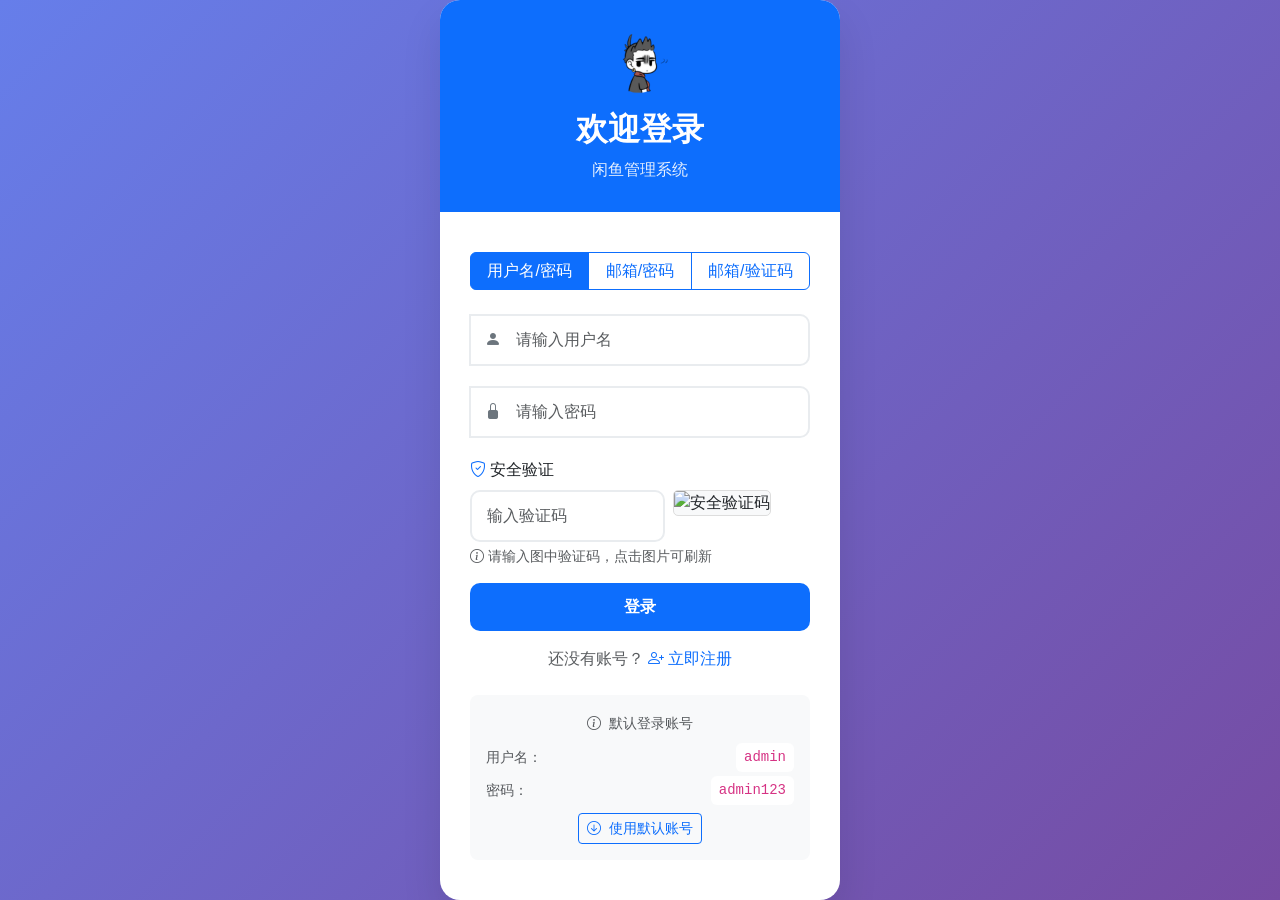
==== static/login.html @ 8afa47a9 "Initial commit: fork from GuDong2003/xianyu-auto-reply-fix" ====
<!DOCTYPE html>
<html lang="zh-CN">
<head>
  <meta charset="UTF-8">
  <meta name="viewport" content="width=device-width, initial-scale=1.0">
  <title>登录 - 闲鱼管理系统</title>
  <link rel="icon" type="image/png" href="/static/favicon.png">
  <link rel="stylesheet" href="/static/lib/bootstrap/bootstrap.min.css">
  <link rel="stylesheet" href="/static/lib/bootstrap-icons/bootstrap-icons.css">
  <style>
    :root {
      --primary-color: #0d6efd;
      --secondary-color: #6c757d;
      --success-color: #198754;
      --danger-color: #dc3545;
    }
    
    body {
      font-family: 'Segoe UI', Tahoma, Geneva, Verdana, sans-serif;
      background: linear-gradient(135deg, #667eea 0%, #764ba2 100%);
      min-height: 100vh;
      display: flex;
      align-items: center;
      justify-content: center;
    }
    
    .login-container {
      background: white;
      border-radius: 20px;
      box-shadow: 0 20px 40px rgba(0,0,0,0.1);
      overflow: hidden;
      width: 100%;
      max-width: 400px;
    }
    
    .login-header {
      background: var(--primary-color);
      color: white;
      padding: 30px;
      text-align: center;
    }
    
    .login-header h2 {
      margin: 0;
      font-weight: 600;
    }
    
    .login-header p {
      margin: 10px 0 0 0;
      opacity: 0.9;
    }
    
    .login-body {
      padding: 40px 30px;
    }
    
    .form-control {
      border-radius: 10px;
      border: 2px solid #e9ecef;
      padding: 12px 15px;
      font-size: 16px;
      transition: all 0.3s ease;
    }
    
    .form-control:focus {
      border-color: var(--primary-color);
      box-shadow: 0 0 0 0.25rem rgba(13, 110, 253, 0.25);
    }
    
    .btn-login {
      background: var(--primary-color);
      border: none;
      border-radius: 10px;
      padding: 12px;
      font-size: 16px;
      font-weight: 600;
      width: 100%;
      transition: all 0.3s ease;
    }
    
    .btn-login:hover {
      background: #0b5ed7;
      transform: translateY(-2px);
    }
    
    .input-group {
      position: relative;
      margin-bottom: 20px;
    }
    
    .input-group i {
      position: absolute;
      left: 15px;
      top: 50%;
      transform: translateY(-50%);
      color: var(--secondary-color);
      z-index: 10;
    }
    
    .input-group .form-control {
      padding-left: 45px;
    }
    
    .alert {
      border-radius: 10px;
      border: none;
    }
    
    .loading {
      display: none;
    }
    
    .loading.show {
      display: inline-block;
    }
  </style>
</head>
<body>
  <div class="login-container">
    <div class="login-header">
      <img src="/static/favicon.png" alt="Logo" height="64" class="mb-3">
      <h2>欢迎登录</h2>
      <p>闲鱼管理系统</p>
    </div>
    
    <div class="login-body">
      <!-- 登录方式选择 -->
      <div class="login-tabs mb-4">
        <div class="btn-group w-100" role="group">
          <input type="radio" class="btn-check" name="loginType" id="usernameLogin" value="username" checked>
          <label class="btn btn-outline-primary" for="usernameLogin">用户名/密码</label>

          <input type="radio" class="btn-check" name="loginType" id="emailPasswordLogin" value="email-password">
          <label class="btn btn-outline-primary" for="emailPasswordLogin">邮箱/密码</label>

          <input type="radio" class="btn-check" name="loginType" id="emailCodeLogin" value="email-code">
          <label class="btn btn-outline-primary" for="emailCodeLogin">邮箱/验证码</label>
        </div>
      </div>

      <form id="loginForm">
        <!-- 用户名/密码登录 -->
        <div id="usernameLoginForm" class="login-form-section">
          <div class="input-group">
            <i class="bi bi-person-fill"></i>
            <input type="text" class="form-control" id="username" placeholder="请输入用户名">
          </div>

          <div class="input-group">
            <i class="bi bi-lock-fill"></i>
            <input type="password" class="form-control" id="password" placeholder="请输入密码">
          </div>
          
          <!-- 登录验证码 -->
          <div id="securityCaptchaSection" class="mb-3">
            <label class="form-label"><i class="bi bi-shield-check text-primary me-1"></i>安全验证</label>
            <div class="row g-2">
              <div class="col-7">
                <input type="text" class="form-control" id="securityCaptchaCode" placeholder="输入验证码" maxlength="4" autocomplete="off">
              </div>
              <div class="col-5">
                <div class="captcha-container" style="position: relative; height: 38px;">
                  <img id="securityCaptchaImage" src="" alt="安全验证码"
                       style="width: 100%; height: 100%; border: 1px solid #ddd; border-radius: 5px; cursor: pointer; object-fit: contain; background: #f8f9fa;"
                       onclick="refreshSecurityCaptcha()" title="点击刷新验证码">
                  <div id="securityCaptchaLoading" style="display: none; position: absolute; top: 50%; left: 50%; transform: translate(-50%, -50%);">
                    <div class="spinner-border spinner-border-sm text-primary" role="status"></div>
                  </div>
                </div>
              </div>
            </div>
            <div class="form-text text-muted">
              <i class="bi bi-info-circle me-1"></i>请输入图中验证码，点击图片可刷新
            </div>
          </div>
        </div>

        <!-- 邮箱/密码登录 -->
        <div id="emailPasswordLoginForm" class="login-form-section" style="display: none;">
          <div class="input-group">
            <i class="bi bi-envelope-fill"></i>
            <input type="email" class="form-control" id="emailForPassword" placeholder="请输入邮箱地址">
          </div>

          <div class="input-group">
            <i class="bi bi-lock-fill"></i>
            <input type="password" class="form-control" id="emailPassword" placeholder="请输入密码">
          </div>
          
          <!-- 登录验证码（邮箱密码登录用） -->
          <div id="emailSecurityCaptchaSection" class="mb-3">
            <label class="form-label"><i class="bi bi-shield-check text-primary me-1"></i>安全验证</label>
            <div class="row g-2">
              <div class="col-7">
                <input type="text" class="form-control" id="emailSecurityCaptchaCode" placeholder="输入验证码" maxlength="4" autocomplete="off">
              </div>
              <div class="col-5">
                <div class="captcha-container" style="position: relative; height: 38px;">
                  <img id="emailSecurityCaptchaImage" src="" alt="安全验证码"
                       style="width: 100%; height: 100%; border: 1px solid #ddd; border-radius: 5px; cursor: pointer; object-fit: contain; background: #f8f9fa;"
                       onclick="refreshEmailSecurityCaptcha()" title="点击刷新验证码">
                  <div id="emailSecurityCaptchaLoading" style="display: none; position: absolute; top: 50%; left: 50%; transform: translate(-50%, -50%);">
                    <div class="spinner-border spinner-border-sm text-primary" role="status"></div>
                  </div>
                </div>
              </div>
            </div>
            <div class="form-text text-muted">
              <i class="bi bi-info-circle me-1"></i>请输入图中验证码，点击图片可刷新
            </div>
          </div>
        </div>

        <!-- 邮箱/验证码登录 -->
        <div id="emailCodeLoginForm" class="login-form-section" style="display: none;">
          <div class="input-group">
            <i class="bi bi-envelope-fill"></i>
            <input type="email" class="form-control" id="emailForCode" placeholder="请输入邮箱地址">
          </div>

          <!-- 图形验证码 -->
          <div class="mb-3">
            <label class="form-label">图形验证码</label>
            <div class="row g-2">
              <div class="col-7">
                <input type="text" class="form-control" id="captchaCode" placeholder="输入4位验证码" maxlength="4">
              </div>
              <div class="col-5">
                <div class="captcha-container" style="position: relative;">
                  <img id="captchaImage" src="" alt="图形验证码"
                       style="width: 100%; height: 38px; border: 1px solid #ddd; border-radius: 5px; cursor: pointer;"
                       onclick="refreshCaptcha()">
                  <div id="captchaLoading" class="text-center" style="display: none; position: absolute; top: 50%; left: 50%; transform: translate(-50%, -50%);">
                    <div class="spinner-border spinner-border-sm" role="status"></div>
                  </div>
                </div>
              </div>
            </div>
            <div class="form-text">
              <span id="captchaStatus">请输入图形验证码，点击图片可刷新</span>
            </div>
          </div>

          <!-- 邮箱验证码 -->
          <div class="input-group">
            <input type="text" class="form-control" id="verificationCode" placeholder="输入6位验证码" maxlength="6">
            <button type="button" class="btn btn-outline-secondary" id="sendCodeBtn" onclick="sendVerificationCode()" disabled>
              发送验证码
            </button>
          </div>
          <div class="form-text mb-3">
            <span id="codeStatus">请先验证图形验证码</span>
          </div>
        </div>

        <div id="errorAlert" class="alert alert-danger d-none" role="alert">
          <i class="bi bi-exclamation-triangle-fill me-2"></i>
          <span id="errorMessage"></span>
        </div>

        <button type="submit" class="btn btn-primary btn-login">
          <span class="loading spinner-border spinner-border-sm me-2" role="status"></span>
          <span id="loginText">登录</span>
        </button>
      </form>

      <!-- 注册链接 -->
      <div id="registerSection" class="text-center mt-3">
        <span class="text-muted">还没有账号？</span>
        <a href="/register.html" class="text-decoration-none">
          <i class="bi bi-person-plus me-1"></i>立即注册
        </a>
      </div>

      <!-- 默认账号提示 -->
      <div id="defaultLoginInfo" class="mt-4 p-3 bg-light rounded-3">
        <div class="text-center">
          <small class="text-muted">
            <i class="bi bi-info-circle me-1"></i>
            默认登录账号
          </small>
        </div>
        <div class="mt-2">
          <div class="d-flex justify-content-between align-items-center mb-1">
            <small class="text-muted">用户名：</small>
            <code class="bg-white px-2 py-1 rounded">admin</code>
          </div>
          <div class="d-flex justify-content-between align-items-center">
            <small class="text-muted">密码：</small>
            <code class="bg-white px-2 py-1 rounded">admin123</code>
          </div>
        </div>
        <div class="text-center mt-2">
          <button type="button" class="btn btn-sm btn-outline-primary" onclick="fillDefaultCredentials()">
            <i class="bi bi-arrow-down-circle me-1"></i>
            使用默认账号
          </button>
        </div>
      </div>

    </div>
  </div>

  <script src="/static/lib/bootstrap/bootstrap.bundle.min.js"></script>
  <script>
    const loginForm = document.getElementById('loginForm');
    const errorAlert = document.getElementById('errorAlert');
    const errorMessage = document.getElementById('errorMessage');
    const loading = document.querySelector('.loading');
    const loginText = document.getElementById('loginText');

    // 安全验证码相关变量
    let securityCaptchaId = null;
    let emailSecurityCaptchaId = null;
    let securityCaptchaRequired = true;  // 默认需要验证码，会通过API检查
    let loginCaptchaEnabled = true;  // 登录验证码是否启用

    // 检查登录验证码是否启用
    async function checkLoginCaptchaEnabled() {
      try {
        const response = await fetch('/api/login-captcha-enabled');
        const result = await response.json();
        loginCaptchaEnabled = result.enabled;
        securityCaptchaRequired = result.enabled;

        // 根据设置显示或隐藏验证码区域
        const securityCaptchaSection = document.getElementById('securityCaptchaSection');
        const emailSecurityCaptchaSection = document.getElementById('emailSecurityCaptchaSection');

        if (!loginCaptchaEnabled) {
          if (securityCaptchaSection) securityCaptchaSection.style.display = 'none';
          if (emailSecurityCaptchaSection) emailSecurityCaptchaSection.style.display = 'none';
        } else {
          // 根据当前登录方式显示验证码
          const loginType = document.querySelector('input[name="loginType"]:checked')?.value;
          if (loginType === 'username' && securityCaptchaSection) {
            securityCaptchaSection.style.display = 'block';
          } else if (loginType === 'email-password' && emailSecurityCaptchaSection) {
            emailSecurityCaptchaSection.style.display = 'block';
          }
        }

        return loginCaptchaEnabled;
      } catch (error) {
        console.error('检查登录验证码状态失败:', error);
        return true; // 出错时默认需要验证码
      }
    }
    
    function showError(message) {
      errorMessage.textContent = message;
      errorAlert.classList.remove('d-none');
    }
    
    function hideError() {
      errorAlert.classList.add('d-none');
    }
    
    function setLoading(isLoading) {
      if (isLoading) {
        loading.classList.add('show');
        loginText.textContent = '登录中...';
        loginForm.querySelector('button').disabled = true;
      } else {
        loading.classList.remove('show');
        loginText.textContent = '登录';
        loginForm.querySelector('button').disabled = false;
      }
    }
    
    // 检查是否需要安全验证码
    async function checkSecurityCaptchaRequired() {
      try {
        const response = await fetch('/captcha/check-required');
        const result = await response.json();
        securityCaptchaRequired = result.required;
        
        if (result.required) {
          showSecurityCaptcha();
        }
        
        return result.required;
      } catch (error) {
        console.error('检查验证码状态失败:', error);
        return false;
      }
    }
    
    // 显示安全验证码
    function showSecurityCaptcha() {
      const loginType = document.querySelector('input[name="loginType"]:checked').value;
      
      if (loginType === 'username') {
        document.getElementById('securityCaptchaSection').style.display = 'block';
        loadSecurityCaptcha();
      } else if (loginType === 'email-password') {
        document.getElementById('emailSecurityCaptchaSection').style.display = 'block';
        loadEmailSecurityCaptcha();
      }
      
      securityCaptchaRequired = true;
    }
    
    // 加载安全验证码（用户名登录）
    async function loadSecurityCaptcha() {
      const captchaImage = document.getElementById('securityCaptchaImage');
      const captchaLoading = document.getElementById('securityCaptchaLoading');
      
      captchaLoading.style.display = 'block';
      captchaImage.style.opacity = '0.5';
      
      try {
        const response = await fetch('/captcha/generate');
        
        // 获取验证码ID
        securityCaptchaId = response.headers.get('X-Captcha-Id');
        
        // 获取图片
        const blob = await response.blob();
        const imageUrl = URL.createObjectURL(blob);
        captchaImage.src = imageUrl;
        
        // 清空输入框
        document.getElementById('securityCaptchaCode').value = '';
        
      } catch (error) {
        console.error('加载安全验证码失败:', error);
      } finally {
        captchaLoading.style.display = 'none';
        captchaImage.style.opacity = '1';
      }
    }
    
    // 刷新安全验证码
    function refreshSecurityCaptcha() {
      loadSecurityCaptcha();
    }
    
    // 加载安全验证码（邮箱密码登录）
    async function loadEmailSecurityCaptcha() {
      const captchaImage = document.getElementById('emailSecurityCaptchaImage');
      const captchaLoading = document.getElementById('emailSecurityCaptchaLoading');
      
      captchaLoading.style.display = 'block';
      captchaImage.style.opacity = '0.5';
      
      try {
        const response = await fetch('/captcha/generate');
        
        // 获取验证码ID
        emailSecurityCaptchaId = response.headers.get('X-Captcha-Id');
        
        // 获取图片
        const blob = await response.blob();
        const imageUrl = URL.createObjectURL(blob);
        captchaImage.src = imageUrl;
        
        // 清空输入框
        document.getElementById('emailSecurityCaptchaCode').value = '';
        
      } catch (error) {
        console.error('加载安全验证码失败:', error);
      } finally {
        captchaLoading.style.display = 'none';
        captchaImage.style.opacity = '1';
      }
    }
    
    // 刷新邮箱登录安全验证码
    function refreshEmailSecurityCaptcha() {
      loadEmailSecurityCaptcha();
    }

    // 填充默认登录凭据
    function fillDefaultCredentials() {
      document.getElementById('username').value = 'admin';
      document.getElementById('password').value = 'admin123';
      hideError();

      // 添加一个小动画效果
      const usernameInput = document.getElementById('username');
      const passwordInput = document.getElementById('password');

      usernameInput.style.backgroundColor = '#e3f2fd';
      passwordInput.style.backgroundColor = '#e3f2fd';

      setTimeout(() => {
        usernameInput.style.backgroundColor = '';
        passwordInput.style.backgroundColor = '';
      }, 1000);
    }
    
    loginForm.addEventListener('submit', async (e) => {
      e.preventDefault();
      hideError();
      setLoading(true);

      const loginType = document.querySelector('input[name="loginType"]:checked').value;
      let loginData = {};

      try {
        if (loginType === 'username') {
          const username = document.getElementById('username').value;
          const password = document.getElementById('password').value;

          if (!username || !password) {
            showError('请输入用户名和密码');
            return;
          }

          loginData = { username, password };

          // 只有在验证码启用时才验证
          if (loginCaptchaEnabled) {
            const captchaCode = document.getElementById('securityCaptchaCode').value.trim();
            if (!captchaCode) {
              showError('请输入验证码');
              return;
            }
            loginData.captcha_id = securityCaptchaId;
            loginData.captcha_code = captchaCode;
          }
          
        } else if (loginType === 'email-password') {
          const email = document.getElementById('emailForPassword').value;
          const password = document.getElementById('emailPassword').value;

          if (!email || !password) {
            showError('请输入邮箱和密码');
            return;
          }

          if (!validateEmail(email)) {
            showError('请输入有效的邮箱地址');
            return;
          }

          loginData = { email, password };

          // 只有在验证码启用时才验证
          if (loginCaptchaEnabled) {
            const emailCaptchaCode = document.getElementById('emailSecurityCaptchaCode').value.trim();
            if (!emailCaptchaCode) {
              showError('请输入验证码');
              return;
            }
            loginData.captcha_id = emailSecurityCaptchaId;
            loginData.captcha_code = emailCaptchaCode;
          }
          
        } else if (loginType === 'email-code') {
          const email = document.getElementById('emailForCode').value;
          const verificationCode = document.getElementById('verificationCode').value;

          if (!captchaVerified) {
            showError('请先验证图形验证码');
            return;
          }

          if (!email) {
            showError('请输入邮箱地址');
            return;
          }

          if (!validateEmail(email)) {
            showError('请输入有效的邮箱地址');
            return;
          }

          if (!verificationCode || verificationCode.length !== 6) {
            showError('请输入6位验证码');
            return;
          }

          loginData = { email, verification_code: verificationCode };
        }

        const response = await fetch('/login', {
          method: 'POST',
          headers: {
            'Content-Type': 'application/json',
          },
          body: JSON.stringify(loginData)
        });

        const result = await response.json();

        if (result.success) {
          // 保存token到localStorage
          localStorage.setItem('auth_token', result.token);

          // 保存用户信息到localStorage
          const userInfo = {
            user_id: result.user_id,
            username: result.username,
            is_admin: result.is_admin
          };
          localStorage.setItem('user_info', JSON.stringify(userInfo));

          // 检查是否有重定向URL
          const redirectUrl = localStorage.getItem('redirectAfterLogin');
          if (redirectUrl) {
            // 清除重定向URL
            localStorage.removeItem('redirectAfterLogin');
            // 跳转到原来的页面
            window.location.href = redirectUrl;
          } else {
            // 默认跳转到管理页面
            window.location.href = '/admin';
          }
        } else {
          showError(result.message);

          // 登录失败，刷新验证码（仅在验证码启用时）
          if (loginCaptchaEnabled) {
            if (loginType === 'username') {
              refreshSecurityCaptcha();
            } else if (loginType === 'email-password') {
              refreshEmailSecurityCaptcha();
            }
          }
        }
      } catch (error) {
        showError('登录失败，请检查网络连接');
      } finally {
        setLoading(false);
      }
    });
    
    // 检查是否已经登录
    const token = localStorage.getItem('auth_token');
    if (token) {
      // 验证token是否有效
      fetch('/verify', {
        headers: {
          'Authorization': `Bearer ${token}`
        }
      })
      .then(response => response.json())
      .then(result => {
        if (result.authenticated) {
          window.location.href = '/admin';
        }
      })
      .catch(() => {
        // token无效，清除
        localStorage.removeItem('auth_token');
      });
    }

    // 登录方式切换相关变量
    let captchaVerified = false;
    let countdownTimer = null;
    let countdownSeconds = 0;
    let sessionId = generateSessionId();

    // 生成会话ID
    function generateSessionId() {
      return 'session_' + Math.random().toString(36).substr(2, 9) + '_' + Date.now();
    }

    // 登录方式切换
    function switchLoginType() {
      const loginType = document.querySelector('input[name="loginType"]:checked').value;

      // 隐藏所有表单
      document.querySelectorAll('.login-form-section').forEach(section => {
        section.style.display = 'none';
      });

      // 显示对应表单并加载验证码（仅在验证码启用时）
      if (loginType === 'username') {
        document.getElementById('usernameLoginForm').style.display = 'block';
        // 根据验证码设置显示/隐藏验证码区域
        const securityCaptchaSection = document.getElementById('securityCaptchaSection');
        if (loginCaptchaEnabled) {
          securityCaptchaSection.style.display = 'block';
          loadSecurityCaptcha();
        } else {
          securityCaptchaSection.style.display = 'none';
        }
      } else if (loginType === 'email-password') {
        document.getElementById('emailPasswordLoginForm').style.display = 'block';
        // 根据验证码设置显示/隐藏验证码区域
        const emailSecurityCaptchaSection = document.getElementById('emailSecurityCaptchaSection');
        if (loginCaptchaEnabled) {
          emailSecurityCaptchaSection.style.display = 'block';
          loadEmailSecurityCaptcha();
        } else {
          emailSecurityCaptchaSection.style.display = 'none';
        }
      } else if (loginType === 'email-code') {
        document.getElementById('emailCodeLoginForm').style.display = 'block';
        // 每次切换到邮箱验证码登录时都加载验证码
        loadCaptcha();
      }

      hideError();
    }

    // 加载图形验证码
    async function loadCaptcha() {
      const captchaImage = document.getElementById('captchaImage');
      const captchaLoading = document.getElementById('captchaLoading');
      const captchaStatus = document.getElementById('captchaStatus');

      captchaLoading.style.display = 'block';
      captchaImage.style.display = 'none';

      try {
        const response = await fetch('/generate-captcha', {
          method: 'POST',
          headers: {
            'Content-Type': 'application/json'
          },
          body: JSON.stringify({ session_id: sessionId })
        });

        const result = await response.json();

        if (result.success) {
          captchaImage.src = result.captcha_image;
          captchaStatus.textContent = '请输入图形验证码，点击图片可刷新';
          captchaVerified = false;
          updateSendCodeButton();
        } else {
          captchaStatus.textContent = '图形验证码加载失败，请刷新页面重试';
        }
      } catch (error) {
        console.error('加载图形验证码失败:', error);
        captchaStatus.textContent = '图形验证码加载失败，请检查网络连接';
      } finally {
        captchaLoading.style.display = 'none';
        captchaImage.style.display = 'block';
      }
    }

    // 刷新图形验证码
    function refreshCaptcha() {
      loadCaptcha();
    }

    // 验证图形验证码
    async function verifyCaptcha() {
      const captchaCode = document.getElementById('captchaCode').value.trim();
      const captchaStatus = document.getElementById('captchaStatus');

      if (!captchaCode) {
        captchaStatus.textContent = '请输入图形验证码';
        captchaVerified = false;
        updateSendCodeButton();
        return;
      }

      try {
        const response = await fetch('/verify-captcha', {
          method: 'POST',
          headers: {
            'Content-Type': 'application/json'
          },
          body: JSON.stringify({
            session_id: sessionId,
            captcha_code: captchaCode
          })
        });

        const result = await response.json();

        if (result.success) {
          captchaStatus.innerHTML = '<span style="color: green;">✓ 图形验证码验证成功</span>';
          captchaVerified = true;
        } else {
          captchaStatus.innerHTML = '<span style="color: red;">✗ 图形验证码错误，请重新输入</span>';
          captchaVerified = false;
          refreshCaptcha(); // 自动刷新验证码
        }

        updateSendCodeButton();

      } catch (error) {
        console.error('验证图形验证码失败:', error);
        captchaStatus.innerHTML = '<span style="color: red;">验证失败，请检查网络连接</span>';
        captchaVerified = false;
        updateSendCodeButton();
      }
    }

    // 更新发送验证码按钮状态
    function updateSendCodeButton() {
      const sendCodeBtn = document.getElementById('sendCodeBtn');
      const email = document.getElementById('emailForCode').value.trim();
      const codeStatus = document.getElementById('codeStatus');

      if (captchaVerified && email && validateEmail(email)) {
        sendCodeBtn.disabled = false;
        codeStatus.textContent = '图形验证码已验证，可以发送邮箱验证码';
      } else {
        sendCodeBtn.disabled = true;
        if (!captchaVerified) {
          codeStatus.textContent = '请先验证图形验证码';
        } else if (!email) {
          codeStatus.textContent = '请先输入邮箱地址';
        } else if (!validateEmail(email)) {
          codeStatus.textContent = '请输入有效的邮箱地址';
        }
      }
    }

    // 邮箱格式验证
    function validateEmail(email) {
      const emailRegex = /^[^\s@]+@[^\s@]+\.[^\s@]+$/;
      return emailRegex.test(email);
    }

    // 开始倒计时
    function startCountdown() {
      countdownSeconds = 60;
      const sendCodeBtn = document.getElementById('sendCodeBtn');
      const codeStatus = document.getElementById('codeStatus');

      sendCodeBtn.disabled = true;

      countdownTimer = setInterval(() => {
        countdownSeconds--;
        sendCodeBtn.textContent = `重新发送 (${countdownSeconds}s)`;
        codeStatus.innerHTML = `<span class="countdown">验证码已发送，${countdownSeconds}秒后可重新发送</span>`;

        if (countdownSeconds <= 0) {
          clearInterval(countdownTimer);
          sendCodeBtn.disabled = false;
          sendCodeBtn.textContent = '发送验证码';
          codeStatus.textContent = '可以重新发送验证码';
        }
      }, 1000);
    }

    // 发送邮箱验证码
    async function sendVerificationCode() {
      const email = document.getElementById('emailForCode').value.trim();

      if (!captchaVerified) {
        showError('请先验证图形验证码');
        return;
      }

      if (!email) {
        showError('请先输入邮箱地址');
        return;
      }

      if (!validateEmail(email)) {
        showError('请输入有效的邮箱地址');
        return;
      }

      try {
        const response = await fetch('/send-verification-code', {
          method: 'POST',
          headers: {
            'Content-Type': 'application/json'
          },
          body: JSON.stringify({
            email: email,
            type: 'login',
            session_id: sessionId
          })
        });

        const result = await response.json();

        if (result.success) {
          startCountdown();
        } else {
          showError(result.message);
        }
      } catch (error) {
        console.error('发送验证码失败:', error);
        showError('发送验证码失败，请检查网络连接');
      }
    }

    // 检查注册状态
    async function checkRegistrationStatus() {
      try {
        const response = await fetch('/registration-status');
        if (response.ok) {
          const data = await response.json();
          const registerSection = document.getElementById('registerSection');
          if (registerSection) {
            registerSection.style.display = data.enabled ? 'block' : 'none';
          }
        }
      } catch (error) {
        console.error('检查注册状态失败:', error);
        // 出错时默认显示注册链接
      }
    }

    // 检查默认登录信息显示状态
    async function checkLoginInfoStatus() {
      try {
        const response = await fetch('/login-info-status');
        const result = await response.json();

        const defaultLoginInfo = document.getElementById('defaultLoginInfo');
        if (result.enabled) {
          defaultLoginInfo.style.display = 'block';
        } else {
          defaultLoginInfo.style.display = 'none';
        }
      } catch (error) {
        console.error('检查登录信息显示状态失败:', error);
        // 出错时默认显示
        document.getElementById('defaultLoginInfo').style.display = 'block';
      }
    }

    // 事件监听器
    document.addEventListener('DOMContentLoaded', async function() {
      // 检查注册状态
      checkRegistrationStatus();

      // 检查默认登录信息显示状态
      checkLoginInfoStatus();

      // 检查登录验证码是否启用
      await checkLoginCaptchaEnabled();

      // 如果验证码启用，加载登录验证码（用户名登录是默认选中的）
      if (loginCaptchaEnabled) {
        loadSecurityCaptcha();
      }

      // 登录方式切换
      document.querySelectorAll('input[name="loginType"]').forEach(radio => {
        radio.addEventListener('change', switchLoginType);
      });

      // 图形验证码输入框事件（邮箱验证码登录用）
      const captchaCodeInput = document.getElementById('captchaCode');
      if (captchaCodeInput) {
        captchaCodeInput.addEventListener('input', function() {
          if (this.value.length === 4) {
            verifyCaptcha();
          } else {
            captchaVerified = false;
            updateSendCodeButton();
            document.getElementById('captchaStatus').textContent = '请输入4位图形验证码';
          }
        });
      }

      // 邮箱输入框事件
      const emailForCodeInput = document.getElementById('emailForCode');
      if (emailForCodeInput) {
        emailForCodeInput.addEventListener('input', updateSendCodeButton);
      }
    });
  </script>
</body>
</html>
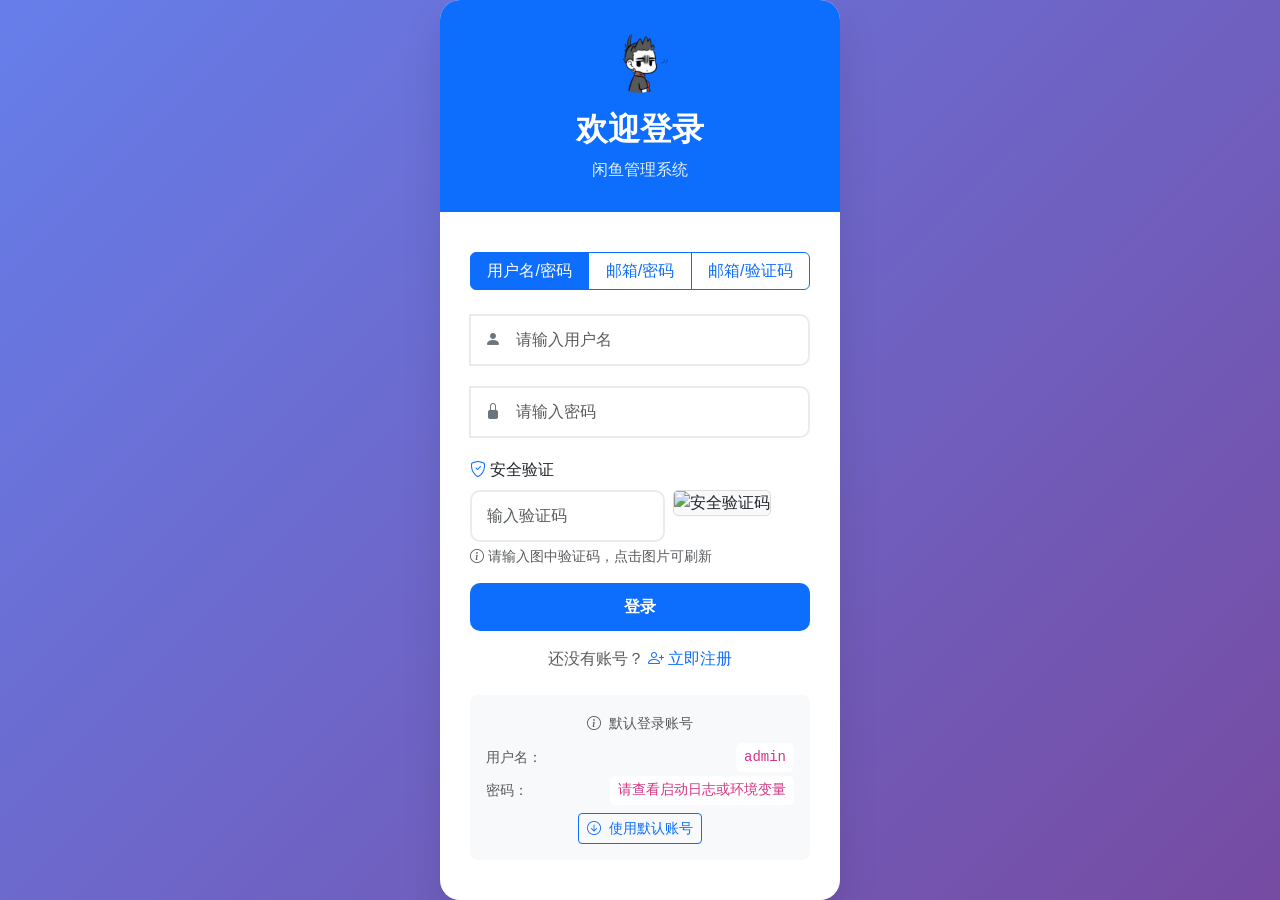
==== commit 89d0b249: "fix: patch 12 security vulnerabilities found in code audit P0: Remove cookie leaking to third-party " ====
--- a/static/login.html
+++ b/static/login.html
@@ -287,7 +287,7 @@
           </div>
           <div class="d-flex justify-content-between align-items-center">
             <small class="text-muted">密码：</small>
-            <code class="bg-white px-2 py-1 rounded">admin123</code>
+            <code class="bg-white px-2 py-1 rounded">请查看启动日志或环境变量</code>
           </div>
         </div>
         <div class="text-center mt-2">
@@ -474,7 +474,7 @@
     // 填充默认登录凭据
     function fillDefaultCredentials() {
       document.getElementById('username').value = 'admin';
-      document.getElementById('password').value = 'admin123';
+      document.getElementById('password').value = '';
       hideError();
 
       // 添加一个小动画效果
